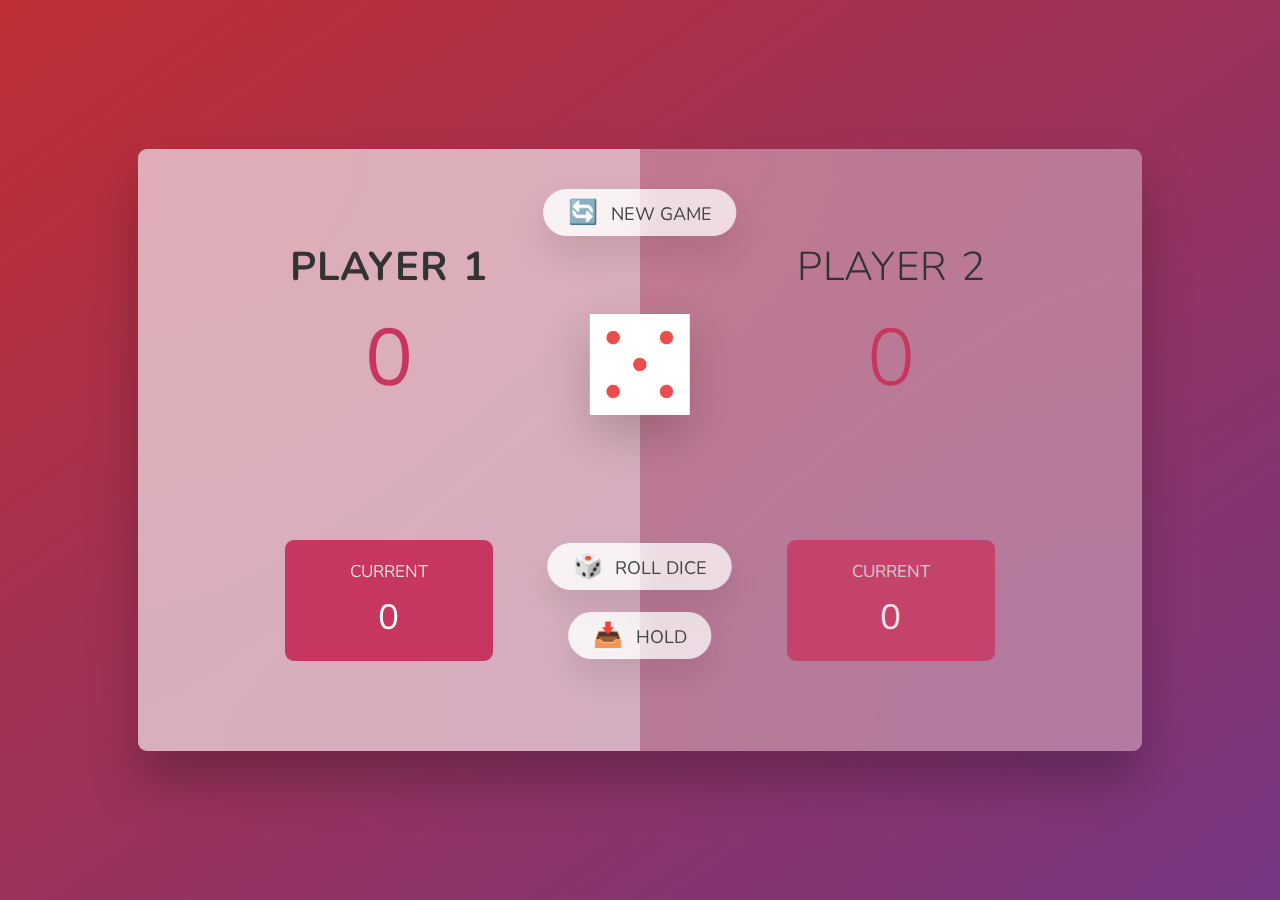
==== src/index.html @ a1a603dc "html and css" ====
<!DOCTYPE html>
<html lang="en">
  <head>
    <meta charset="UTF-8" />
    <meta http-equiv="X-UA-Compatible" content="IE=edge" />
    <meta name="viewport" content="width=device-width, initial-scale=1.0" />
    <link rel="stylesheet" href="styles.css" />
    <title>Pig Game</title>
  </head>
  <body>
    <main>
      <section class="player player-0 player-active">
        <h2 class="name" id="name-0">Player 1</h2>
        <p class="score" id="score-0">0</p>
        <div class="current">
          <p class="current-label">Current</p>
          <p class="current-score" id="current-0">0</p>
        </div>
      </section>
      <section class="player player-1">
        <h2 class="name" id="name-1">Player 2</h2>
        <p class="score" id="score-1">0</p>
        <div class="current">
          <p class="current-label">Current</p>
          <p class="current-score" id="current-1">0</p>
        </div>
      </section>

      <img src="/images/dice-5.png" alt="Playing dice" class="dice" />
      <button class="btn btn-new">🔄 New game</button>
      <button class="btn btn-roll">🎲 Roll dice</button>
      <button class="btn btn-hold">📥 Hold</button>
    </main>
    <script src="script.js"></script>
  </body>
</html>
---- src/styles.css ----
@import url('https://fonts.googleapis.com/css2?family=Nunito&display=swap');

* {
  margin: 0;
  padding: 0;
  box-sizing: inherit;
}

html {
  font-size: 62.75%;
  box-sizing: border-box;
}

body {
  font-family: 'Nunito', sans-serif;
  color: #333;
  height: 100vh;
  background: linear-gradient(to top left, #753682 0%, #bf2e34 100%);
  display: flex;
  align-items: center;
  justify-content: center;
}

/* LAYOUT */
main {
  position: relative;
  width: 100rem;
  height: 60rem;
  background-color: rgba(255, 255, 255, 0.35);
  backdrop-filter: blur(200px);
  filter: blur();
  box-shadow: 0 3rem 5rem rgba(0, 0, 0, 0.25);
  border-radius: 9px;
  overflow: hidden;
  display: flex;
}

.player {
  flex: 50%;
  display: flex;
  padding: 9rem;
  flex-direction: column;
  align-items: center;
  transition: all 0.75s;
}

/* ELEMENTS */
.name {
  position: relative;
  font-size: 4rem;
  text-transform: uppercase;
  letter-spacing: 1px;
  word-spacing: 2px;
  font-weight: 300;
  margin-bottom: 1rem;
}

.score {
  font-size: 8rem;
  font-weight: 300;
  color: #c7365f;
  margin-bottom: auto;
}

.player-active {
  background-color: rgba(255, 255, 255, 0.4);
}
.player-active .name {
  font-weight: 700;
}
.player-active .score {
  font-weight: 400;
}

.player-active .current {
  opacity: 1;
}

.current {
  background-color: #c7365f;
  opacity: 0.8;
  border-radius: 9px;
  color: #fff;
  width: 65%;
  padding: 2rem;
  text-align: center;
  transition: all 0.75s;
}

.current-label {
  text-transform: uppercase;
  margin-bottom: 1rem;
  font-size: 1.7rem;
  color: #ddd;
}

.current-score {
  font-size: 3.5rem;
}

/* ABSOLUTE POSITIONED ELEMENTS */
.dice {
  position: absolute;
  left: 50%;
  top: 16.5rem;
  transform: translateX(-50%);
  height: 10rem;
  box-shadow: 0 2rem 5rem rgba(0, 0, 0, 0.2);
}

.btn {
  position: absolute;
  left: 50%;
  transform: translateX(-50%);
  color: #444;
  background: none;
  border: none;
  font-family: inherit;
  font-size: 1.8rem;
  text-transform: uppercase;
  cursor: pointer;
  font-weight: 400;
  transition: all 0.2s;

  background-color: white;
  background-color: rgba(255, 255, 255, 0.6);
  backdrop-filter: blur(10px);

  padding: 0.7rem 2.5rem;
  border-radius: 50rem;
  box-shadow: 0 1.75rem 3.5rem rgba(0, 0, 0, 0.1);
}

.btn::first-letter {
  font-size: 2.4rem;
  display: inline-block;
  margin-right: 0.7rem;
}

.btn:active {
  transform: translate(-50%, 3px);
  box-shadow: 0 1rem 2rem rgba(0, 0, 0, 0.15);
}

.btn:focus {
  outline: none;
}

.btn-new {
  top: 4rem;
}

.btn-roll {
  top: 39.3rem;
}

.btn-hold {
  top: 46.1rem;
}

.player--winner {
  background-color: #2f2f2f;
}

.player--winner .name {
  font-weight: 700;
  color: #c7365f;
}
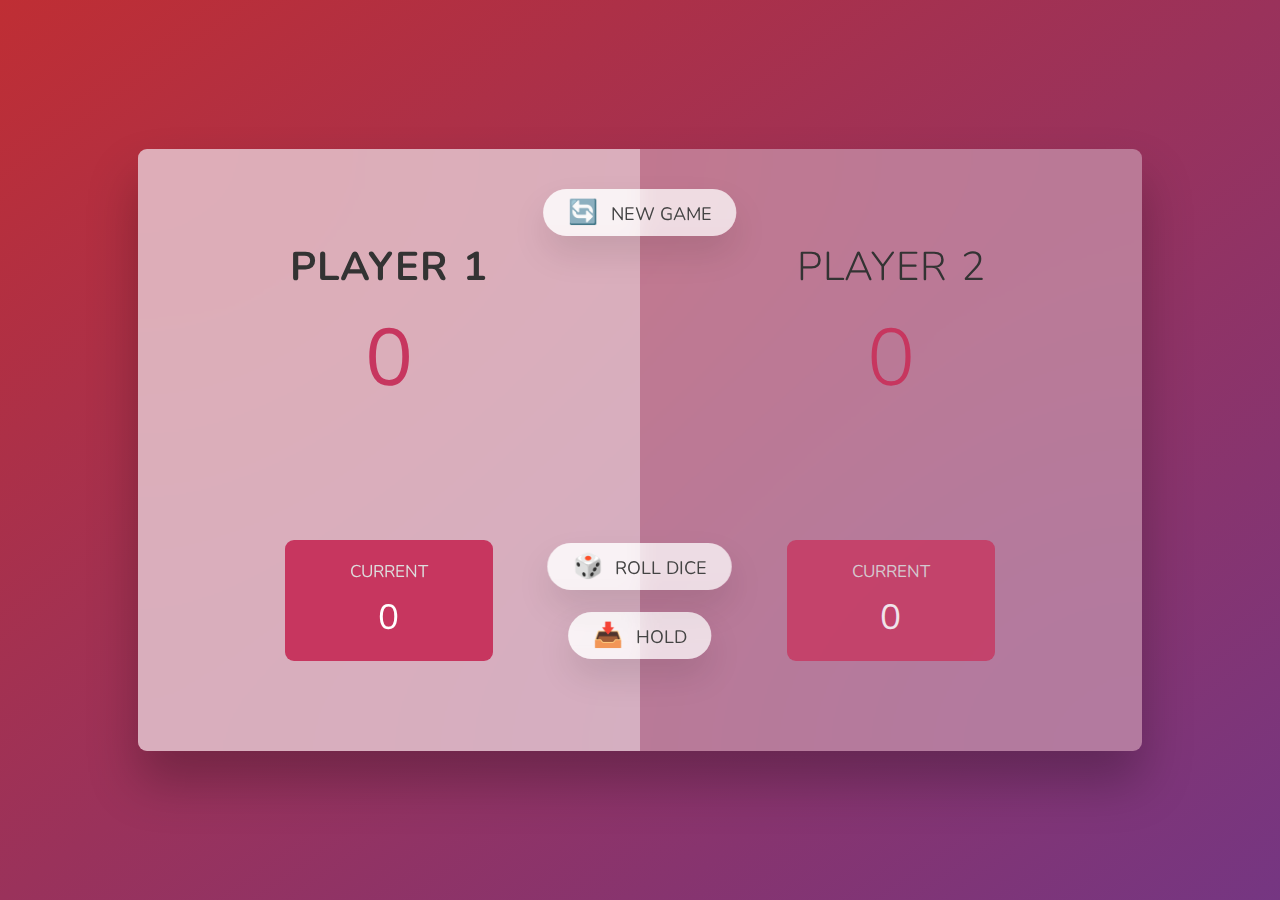
==== commit 4f9f728e: "Game logic" ====
--- a/src/index.html
+++ b/src/index.html
@@ -5,6 +5,7 @@
     <meta http-equiv="X-UA-Compatible" content="IE=edge" />
     <meta name="viewport" content="width=device-width, initial-scale=1.0" />
     <link rel="stylesheet" href="styles.css" />
+    <link rel="shortcut icon" href="images/icon.png" />
     <title>Pig Game</title>
   </head>
   <body>
@@ -30,6 +31,13 @@
       <button class="btn btn-new">🔄 New game</button>
       <button class="btn btn-roll">🎲 Roll dice</button>
       <button class="btn btn-hold">📥 Hold</button>
+
+      <div class="overlay hidden"></div>
+
+      <div class="modal hidden">
+        <button class="close">&times;</button>
+        <p class="modal-text">Test</p>
+      </div>
     </main>
     <script src="script.js"></script>
   </body>
--- a/src/styles.css
+++ b/src/styles.css
@@ -98,6 +98,10 @@
   font-size: 3.5rem;
 }
 
+.hidden {
+  display: none;
+}
+
 /* ABSOLUTE POSITIONED ELEMENTS */
 .dice {
   position: absolute;
@@ -113,7 +117,6 @@
   left: 50%;
   transform: translateX(-50%);
   color: #444;
-  background: none;
   border: none;
   font-family: inherit;
   font-size: 1.8rem;
@@ -122,7 +125,6 @@
   font-weight: 400;
   transition: all 0.2s;
 
-  background-color: white;
   background-color: rgba(255, 255, 255, 0.6);
   backdrop-filter: blur(10px);
 
@@ -158,11 +160,71 @@
   top: 46.1rem;
 }
 
-.player--winner {
+.player-winner {
+  background-color: #c7365f;
+}
+
+.player-winner .current {
   background-color: #2f2f2f;
 }
-
-.player--winner .name {
+.player-winner .name,
+.player-winner .score {
+  font-weight: 700;
+  color: #2f2f2f;
+}
+
+.player-winner .current-label,
+.player-winner .current-score {
   font-weight: 700;
   color: #c7365f;
 }
+
+.modal {
+  position: absolute;
+  left: 50%;
+  top: 16.5rem;
+  transform: translateX(-50%);
+  height: 10%;
+  width: 50%;
+  box-shadow: 0 2rem 5rem rgba(0, 0, 0, 0.2);
+  border-radius: 1rem;
+  background-color: rgba(255, 255, 255, 0.6);
+  z-index: 10px;
+  transition: all 0.2s;
+}
+
+.close {
+  position: relative;
+  left: 95%;
+  color: #444;
+  border: none;
+  background: none;
+  font-family: inherit;
+  font-size: 2rem;
+  text-transform: uppercase;
+  cursor: pointer;
+  font-weight: 400;
+  padding: 1px;
+  transition: all 0.2s;
+}
+
+.modal-text {
+  text-align: center;
+  width: 50%;
+  position: relative;
+  left: 25%;
+  bottom: 25%;
+  font-family: inherit;
+  font-size: 1.9rem;
+}
+
+.overlay {
+  position: absolute;
+  top: 0;
+  left: 0;
+  width: 100%;
+  height: 100%;
+  background-color: rgba(0, 0, 0, 0.6);
+  backdrop-filter: blur(3px);
+  z-index: 5px;
+}
